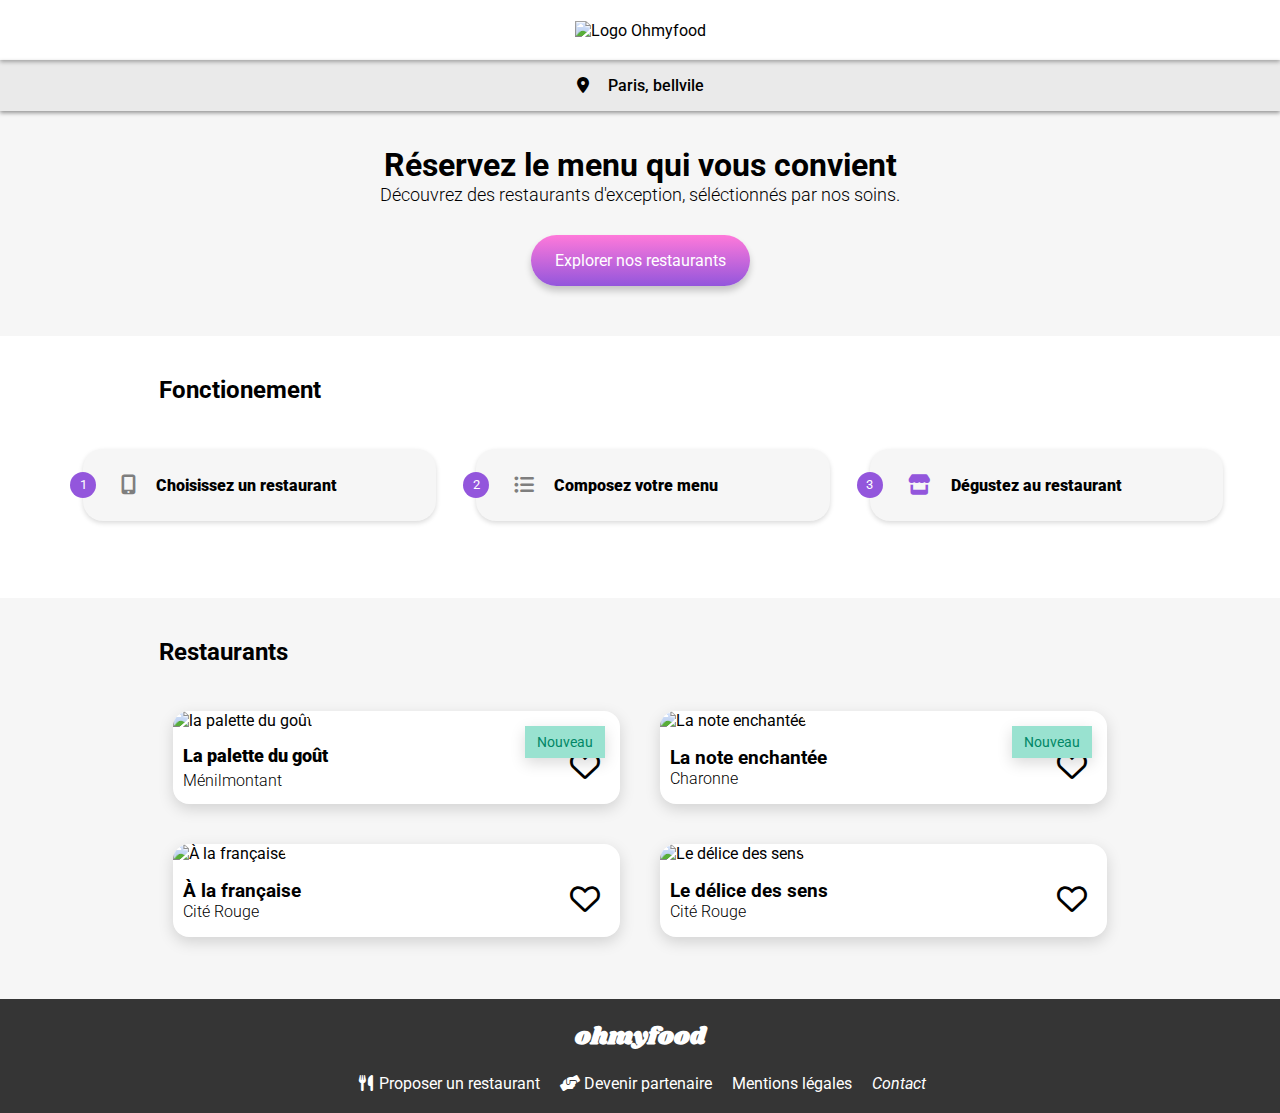
==== index.html @ a868d945 "Fin du responsive et intégration du loader" ====
<!DOCTYPE html>
<html lang="en">
<head>
    <meta charset="UTF-8">
    <meta name="viewport" content="width=device-width, initial-scale=1.0">
   <!--lien googl font -->
   <link href="https://fonts.googleapis.com/css2?family=Roboto:wght@400;700&display=swap" rel="stylesheet">
   <link href="https://fonts.googleapis.com/css2?family=Shrikhand&display=swap" rel="stylesheet">
 
   <!--lien font-awesome-->
    <link rel="stylesheet" href="https://cdnjs.cloudflare.com/ajax/libs/font-awesome/6.0.0-beta3/css/all.min.css">
    <link rel="stylesheet" href="assets/sources/css/accueil.css">
    <title>Ohmyfood</title>
</head>

<body>

    <!--header -->
    <header class="header">
    <img src="images/logo/ohmyfood.png" alt="Logo Ohmyfood" class="logo">
    </header>
   
    <main>

        <!--section restaurant paris bellvile -->
        <section class="restaurant">
            <address class="restaurant__address"><i class="fa-solid fa-location-dot"></i> Paris, bellvile</address>
           
            <h1>Réservez le menu qui vous convient</h1>
            <p class="restaurant__description">Découvrez des restaurants d'exception, séléctionnés par nos soins.</p>
            <a href="#cards" class="btn">Explorer nos restaurants</a>
        </section>
<!--section fonctionement-->   <!--section fonctionement-->
<section class="fonctionement"> 
    <h2 class="fonction">Fonctionement</h2>
    <ol>
        <li class="etape"> 
            <i class="fa-solid fa-mobile-screen-button icon-mobil"></i>
            <h3 class="text-gras">Choisissez un restaurant</h3>
            <span class="etape-1">1</span>
        </li>
        <li class="etape"> 
            <i class="fa-solid fa-list-ul icon-mobil"></i>
            <h3 class="text-gras">Composez votre menu</h3>
            <span class="etape-1">2</span>
        </li>
        <li class="etape"> 
            <i class="fa-solid fa-store icon-mobil"></i>
            <h3 class="text-gras">Dégustez au restaurant</h3>
            <span class="etape-1">3</span>
        </li>
     </ol>
 </section>
  <!--section card  -->
  <section class="cards" id="cards">
    <h2 class="rs">Restaurants</h2>
 <div>
        <article class="card">
            <a href="menu_la_palette_du_gout.html">  <!--1 card (article)  ajou de la nouvelle page index menu1 --> 
                <img  class="card__img" src="images/restaurants/jay-wennington-N_Y88TWmGwA-unsplash.jpg" alt="la palette du goût">
            </a>
            <div class="card__body">
                <div class="card__description">
                    <a href="menu_la_palette_du_gout.html"> <h3 class="card__title">La palette du goût</h3></a>
                    <h4 class="card__lieux">Ménilmontant</h4>
                </div>
                <button class="btn-like"><i class="fa-regular fa-heart"></i></button>
            </div>
            <span class="card__new ">Nouveau</span>
        </article>
        <article class="card">
            <a href="menu_la_note_enchante.html">  <!--2 card (article)  ajou de la nouvelle page index menu2 --> 
                <img  class="card__img" src="images/restaurants/stil-u2Lp8tXIcjw-unsplash.jpg" alt="La note enchantée">
            </a>
            <div class="card__body">
                <div class="card__description">
                    <a href="menu_la_note_enchante.html"> <h3 class="card__titl">La note enchantée</h3></a>
                    <h4 class="card__lieux">Charonne</h4>
                </div>
                <button class="btn-like"><i class="fa-regular fa-heart"></i></button>
            </div>
            <span class="card__new ">Nouveau</span>
        </article>
        <article class="card">
            <a href="menu_a_la_francaise.html">  <!--2 card (article)  ajou de la nouvelle page index menu3 --> 
                <img  class="card__img" src="images/restaurants/toa-heftiba-DQKerTsQwi0-unsplash.jpg" alt="À la française">
            </a>
            <div class="card__body">
                <div class="card__description">
                    <a href="menu_a_la_francaise.html"> <h3 class="card__titl">À la française</h3></a>
                    <h4 class="card__lieux">Cité Rouge</h4>
                </div>
                <button class="btn-like"><i class="fa-regular fa-heart"></i></button>
            </div>
        </article>
        <article class="card">
            <a href="menu_le_delice_des_sens.html">  <!--2 card (article)  ajou de la nouvelle page index menu4 --> 
                <img  class="card__img" src="images/restaurants/louis-hansel-shotsoflouis-qNBGVyOCY8Q-unsplash.jpg" alt="Le délice des sens">
            </a>
            <div class="card__body">
                <div class="card__description">
                    <a href="menu_le_delice_des_sens.html"> <h3 class="card__titl">Le délice des sens</h3></a>
                    <h4 class="card__lieux">Cité Rouge</h4>
                </div>
                <button class="btn-like"><i class="fa-regular fa-heart"></i></button>
               
            </div>
        </article>
    </div>
 </section>

 <!--footer-->
 <footer class="footer">
    <h2 class="footer-title">ohmyfood</h2>
    <ul class="footer__link">
        <li><a href="#"><i class="fa-solid fa-utensils pr"></i> Proposer un restaurant</a></li>
        <li class="footer__link-fa"><a href="#"><i class="fa-solid fa-handshake-angle"></i> Devenir partenaire</a></li>
        <li><a href="#">Mentions légales</a></li>
        <li><address><a href="mailto:dpatel@outlook.fr">Contact</a></address></li>
    </ul>
</footer>


</main>

</body>
</html>
---- assets/sources/css/accueil.css ----
@charset "UTF-8";
/* Global Styles */
* {
  margin: 0;
  padding: 0;
  box-sizing: border-box;
  text-decoration: none;
}

/* Font Awesome Icon */
.fa-utensils {
  padding: 0px 2px 0px 4px;
}

body {
  height: 100%;
  font-family: "Roboto", sans-serif;
}

a {
  color: black;
  text-decoration: none;
}

/* Header */
.header {
  position: relative;
  z-index: 1;
  width: 100%;
  height: 60px;
  display: flex;
  justify-content: center;
  align-items: center;
  box-shadow: 0 2px 4px rgba(0, 0, 0, 0.3);
}
.header .logo {
  max-width: 150px;
  height: auto;
}

/* Restaurant Address */
.restaurant__address input {
  border: none;
  outline: none;
  background-color: transparent;
  color: #000;
  font-size: 12px;
  font-weight: 700;
}

/* etape */
.etape {
  background-color: #F6F6F6;
  box-shadow: 0 5px 15px rgba(0, 0, 0, 0.15); /* Ombre */
  transition: background-color 0.3s ease;
}

/* Buttons */
.btn {
  display: inline-block;
  padding: 16px 24px;
  border-radius: 32px;
  color: #FFF;
  position: relative;
  z-index: 1;
  background: linear-gradient(180deg, #FF79DA 0%, #9356DC 100%);
  box-shadow: 0 5px 7px rgba(0, 0, 0, 0.2);
}
.btn:after {
  content: "";
  position: absolute;
  top: 0;
  right: 0;
  bottom: 0;
  left: 0;
  border-radius: 32px;
  background: linear-gradient(180deg, #ff88de 0%, #a16be0 100%);
  opacity: 0;
  z-index: -1;
  transition: opacity 0.3s ease;
}
.btn:hover {
  box-shadow: 0 15px 20px rgba(0, 0, 0, 0.2);
}
.btn:hover:after {
  opacity: 1;
}

.btn-like {
  position: relative;
  border: none;
  background: transparent;
  padding: 10px;
  cursor: pointer;
  font-size: 30px;
  transition: transform 0.3s ease;
}
.btn-like:hover {
  transform: scale(1.2);
}
.btn-like:hover .icon-heart {
  color: #9356DC;
}

/* Icon Button */
.btn-like i {
  transition: color 0.3s ease;
}

.btn-like:hover i {
  background: linear-gradient(to left, #9356dc, #b35cdc, #cf64dc, #e86edb, #ff79da);
  -webkit-background-clip: text;
  -webkit-text-fill-color: transparent;
  font-weight: bold;
  transition: background 2s ease, opacity 0.3s ease, background-size 2s ease;
}

/* Icon Mobil */
.icon-mobil {
  color: #9356DC;
}
.etape:hover .icon-mobil {
  color: #FF79DA;
}

.etape:last-child .icon-mobil {
  color: #9356DC;
}

/* Footer */
.footer-title {
  font-family: "Shrikhand", cursive;
  margin-bottom: 20px;
}

.footer {
  background-color: #353535;
  padding: 20px;
  color: white;
  margin-top: -13px;
}

.footer__link {
  list-style: none;
  padding: 0;
  margin: 0;
  display: flex;
  flex-direction: column;
  gap: 10px;
}
.footer__link li {
  margin: 0;
}
.footer__link a {
  color: white;
  text-decoration: none;
}
.footer__link a:hover {
  text-decoration: underline;
}

/* Responsive for tablet and desktop */
@media (min-width: 768px) {
  .footer__link {
    flex-direction: row;
    justify-content: flex-start; /* Aligner à gauche */
    gap: 15px; /* Espacement réduit entre les liens */
  }
}
@media (min-width: 1444px) {
  .footer__link {
    flex-direction: row;
    justify-content: flex-start; /* Aligner à gauche */
    gap: 20px; /* Espacement encore réduit entre les liens */
    order: 1;
    margin-left: 47%;
    margin-top: -45px;
    margin-bottom: 19px;
  }
  .footer-title {
    order: 2;
    margin-left: 87%;
    margin-top: 12px;
  }
  .footer__link-fa {
    margin-right: 50px !important;
  }
}
/* Center content between 769px and 1440px */
@media (max-width: 1440px) and (min-width: 769px) {
  .footer__link,
  .footer-title {
    display: flex;
    justify-content: center;
    align-items: center;
    margin-left: 0;
    margin-right: 0;
  }
  .footer__link {
    flex-direction: row;
    gap: 20px; /* Adjust spacing as needed */
  }
  /* Adjust margin-top for OhMyFood section */
  .footer__link-fa {
    margin-top: -10px; /* Adjust this value to raise it higher */
  }
}
/* Keep content centered between 1445px and 1625px */
@media (max-width: 1625px) and (min-width: 1445px) {
  .footer__link,
  .footer-title {
    display: flex;
    justify-content: center; /* Center the content */
    align-items: center;
    margin-left: 0;
    margin-right: 0;
  }
  .footer__link {
    flex-direction: row;
    gap: 20px; /* Adjust spacing as needed */
    margin-top: -12px;
  }
}
* {
  margin: 0;
  padding: 0;
  box-sizing: border-box;
  text-decoration: none;
}

:root {
  --primary-color: #9356DC; /* Couleur primaire */
  --secondary-color: #FF79DA; /* Couleur secondaire */
  --tertiary-color: #99E2D0; /* Couleur tertiaire */
}

body {
  height: 100%;
  font-family: "Roboto", sans-serif;
}

a { /* texte en noir sans style */
  color: black;
  text-decoration: none;
}

/* Header mobile */
/* Section restaurant */
.restaurant {
  padding: 0 0 50px;
  background-color: #F6F6F6;
  text-align: center;
}
.restaurant .restaurant__address { /*barre de recherche lieux */
  background-color: #EAEAEA;
  font-style: normal;
  font-weight: 500;
  padding: 16px;
  margin-bottom: 35px;
  box-shadow: 0 2px 4px rgba(0, 0, 0, 0.4);
}
.restaurant .restaurant__address i { /*barre de recherche lieux icon */
  background-color: #EAEAEA;
  margin-right: 15px;
}
.restaurant .restaurant h1 {
  font-size: 24px;
  font-weight: 700;
  margin-bottom: 20px;
  padding: 0 40px;
}
.restaurant .restaurant__description {
  font-size: 18px;
  font-weight: 300;
  margin-bottom: 30px;
  padding: 0 20px;
}

.fonction {
  margin-top: 40px;
  margin-left: 20px !important;
  margin-bottom: 30px;
}

.etape { /*etape mobolefirst */
  padding: 25px 10px;
  margin: 16px 0 20px 13px;
  border-radius: 24px;
  position: relative;
  cursor: pointer;
  display: flex;
  flex-direction: row;
  align-items: center;
  justify-content: flex-start;
  width: 322.49px;
  height: 72.38px;
  left: 13px;
}
.etape:hover {
  background-color: #F5EDFF;
}
.etape .icon-mobil {
  margin: 0 20px 0 26px;
  font-size: 20px;
  color: #7E7E7E;
}
.etape .text-gras {
  font-weight: 900;
}
.etape .etape-1 {
  background: #9356DC;
  color: #FFF;
  width: 26px;
  height: 26px;
  line-height: 26px;
  border-radius: 50%;
  font-size: 13px;
  text-align: center;
  position: absolute;
  left: -13px;
}
.etape .step:hover i {
  color: #9356DC;
}

/* Section cards */
.cards {
  background-color: #F6F6F6;
  margin-top: 47px;
  padding-bottom: 55px; /*metre 55px despace evant le footer*/
}

.rs {
  margin-left: 19px;
  padding-top: 40px;
  padding-bottom: 25px;
}

.card {
  margin-bottom: 16px;
  margin-left: 16px;
  margin-right: 16px;
  background-color: white;
  position: relative;
  border-radius: 16px;
  display: flex;
  flex-direction: column;
  align-items: normal;
  justify-content: normal;
  flex-wrap: nowrap;
  box-shadow: 0 5px 15px rgba(0, 0, 0, 0.15);
}
.card .card__img {
  width: 100%;
  height: 152px;
  object-fit: cover;
  border-top-left-radius: 16px;
  border-top-right-radius: 16px;
}
.card .card__body {
  padding: 10px;
  display: flex;
  flex-direction: row;
  align-items: center;
  justify-content: space-between;
  flex-wrap: nowrap;
}
.card .card__title {
  font-size: 18px;
  font-weight: 900;
  margin-bottom: 5px;
}
.card .card__lieux {
  font-weight: 300;
  text-transform: capitalize;
}
.card .card__new {
  padding: 8px 12px;
  background-color: #99E2D0;
  color: #008766;
  font-size: 14px;
  position: absolute;
  top: 15px;
  right: 15px;
  box-shadow: 0 5px 15px rgba(0, 0, 0, 0.15);
}
.card .card:hover {
  box-shadow: 0 15px 20px rgba(0, 0, 0, 0.2);
}

/* Styles pour écran de bureau (min-width: 1024px) */
@media (min-width: 1024px) {
  .fonction {
    margin-left: 12.4% !important; /* Ajuste la marge de la fonction */
    margin-bottom: -25px; /* Ajuste la marge du bas */
  }
  .fonctionement ol {
    display: flex;
    justify-content: center;
    padding: 40px;
    margin: 10px;
    list-style: none;
  }
  .etape {
    width: 385px !important;
    height: 72.37px;
    margin: 20px;
    padding: 12px;
    background-color: #F6F6F6;
    border-radius: 20px;
    display: flex;
    align-items: center;
    box-shadow: 0 2px 5px rgba(0, 0, 0, 0.15);
    transition: background-color 0.3s ease;
    font-size: 14px;
  }
  .rs {
    margin-left: 12.4%;
    height: 0px;
    margin-top: -30px;
    margin-bottom: 28px;
  }
  .cards > div {
    display: flex;
    flex-wrap: wrap;
    justify-content: center;
    max-width: 2400px !important;
    margin: 0 auto;
  }
  .card {
    flex: 0 0 calc(40% - 65px); /* Ajuste la taille des cartes pour deux colonnes */
    margin: 20px;
    max-width: 900px !important;
    min-height: 1px;
    box-sizing: border-box;
  }
  .card__img {
    width: 100%;
    height: 230px !important;
    object-fit: cover;
    border-top-left-radius: 16px;
    border-top-right-radius: 16px;
  }
}
@media (min-width: 768px) and (max-width: 1023px) {
  .fonction {
    margin-left: 3% !important;
    margin-bottom: 10px;
  }
  .rs {
    margin-left: 3%;
  }
  .etape {
    width: calc(100% - 50px); /* Largeur de l'écran moins 25px de chaque côté */
    max-width: none; /* Supprime la limite de largeur */
    margin: 10px auto 20px; /* Centrage horizontal avec espacement de 20px entre les éléments */
    padding: 12px;
    background-color: #F6F6F6;
    border-radius: 20px;
    align-items: center;
    box-shadow: 0 2px 5px rgba(0, 0, 0, 0.15);
    transition: background-color 0.3s ease;
    font-size: 14px;
    text-align: center;
  }
  .cards > div {
    display: flex;
    flex-direction: column; /* Les cartes en une colonne */
    align-items: center; /* Centre les cartes horizontalement */
    gap: 20px; /* Espace de 20px entre les cartes */
  }
  .card {
    width: calc(100% - 50px); /* Largeur de l'écran moins 25px de chaque côté */
    margin: 0 auto; /* Centrage horizontal */
    max-width: none; /* Supprime la limite de largeur */
  }
  .card__img {
    height: 200px !important; /* Hauteur pour l'affichage tablette */
  }
}
@media (min-width: 377px) and (max-width: 767px) {
  /* Ajustement des sections générales */
  .fonction {
    margin-left: 5%; /* Réduction de la marge pour écrans plus petits */
    margin-bottom: 15px;
  }
  /* Style pour les étapes */
  .etape {
    width: calc(100% - 50px); /* Largeur de l'écran moins 25px de chaque côté */
    max-width: none; /* Supprime toute limite de largeur */
    margin: 10px auto 20px; /* Centrage horizontal avec espacement de 20px entre les éléments */
    padding: 10px; /* Ajustement pour réduire l'espace */
    background-color: #F6F6F6;
    border-radius: 20px;
    align-items: center;
    box-shadow: 0 1px 3px rgba(0, 0, 0, 0.1); /* Ombre plus légère */
    font-size: 13px; /* Taille de texte plus petite */
    text-align: center;
  }
  /* Configuration des cartes */
  .card__img {
    height: 200px !important; /* Hauteur d'image ajustée pour écrans moyens */
    width: 100%; /* Assure que l’image occupe toute la largeur de la carte */
    object-fit: cover; /* Ajuste l'image pour éviter les déformations */
  }
  /* Autres éléments ou sections pour cet écran */
  .footer {
    padding: 15px;
    text-align: center; /* Centrage du contenu pour mobile */
  }
}

/*# sourceMappingURL=accueil.css.map */
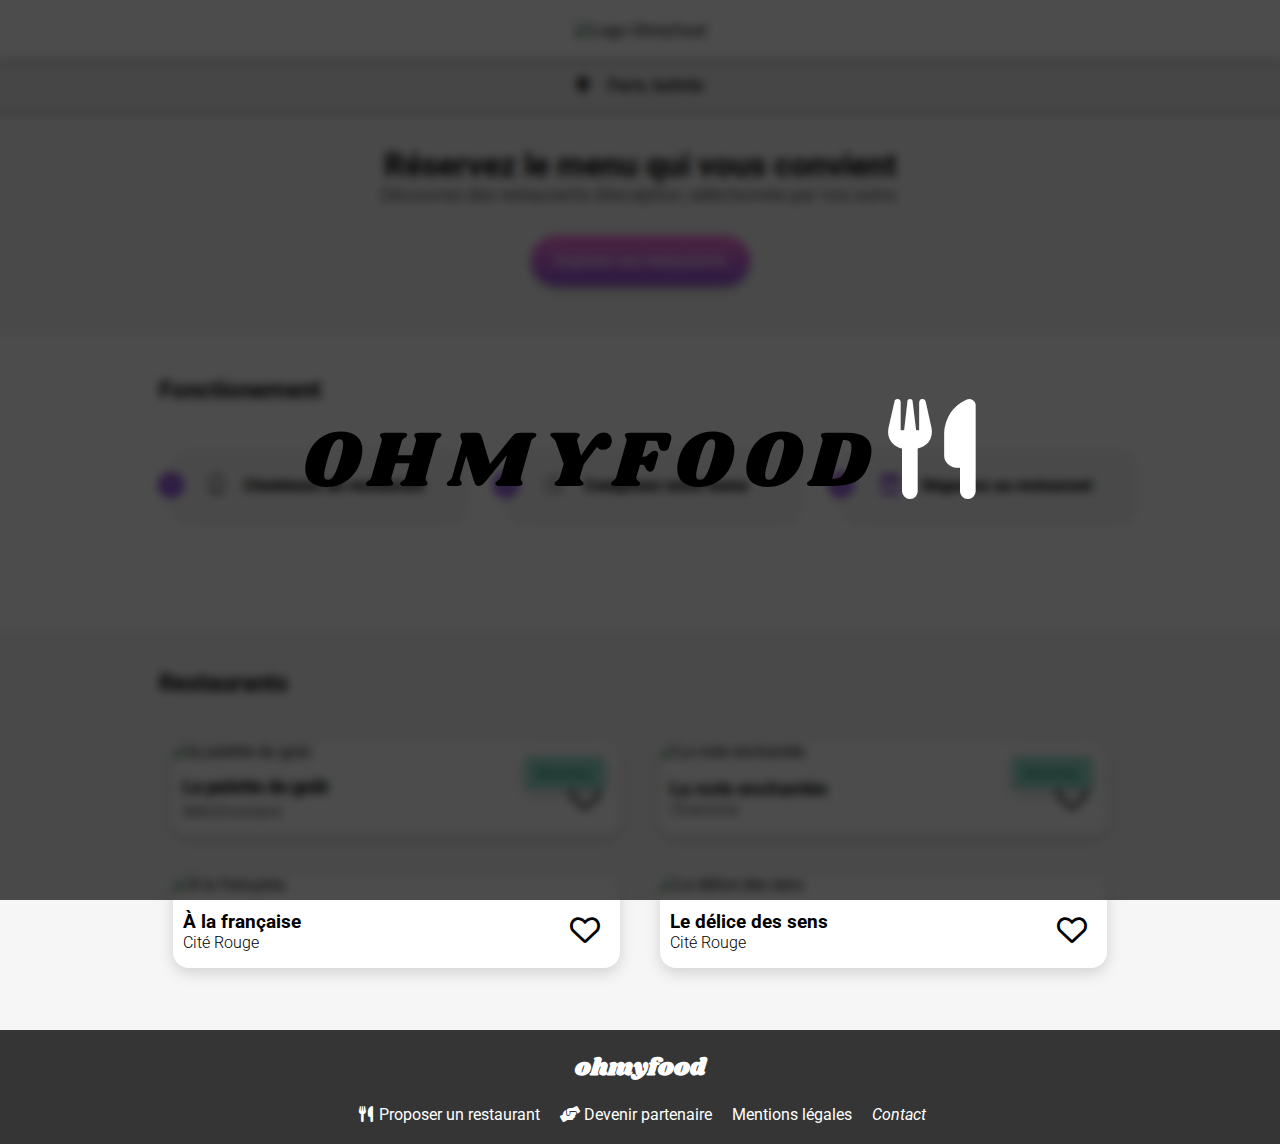
==== commit 76ac7913: "Intégration du loader et fin du projet" ====
--- a/index.html
+++ b/index.html
@@ -119,9 +119,14 @@
         <li><address><a href="mailto:dpatel@outlook.fr">Contact</a></address></li>
     </ul>
 </footer>
-
-
 </main>
+<!-- Loader -->
+<div class="loader">
+    <div class="loader__content">
+        <p class="loader__text">OhmyFood</p> <!-- Texte avec effet néon -->
+        <i class="fa-solid fa-utensils loader__icon"></i> <!-- Icône -->
+    </div>
+</div>
 
 </body>
 </html>
--- a/assets/sources/css/accueil.css
+++ b/assets/sources/css/accueil.css
@@ -7,7 +7,6 @@
   text-decoration: none;
 }
 
-/* Font Awesome Icon */
 .fa-utensils {
   padding: 0px 2px 0px 4px;
 }
@@ -33,7 +32,8 @@
   align-items: center;
   box-shadow: 0 2px 4px rgba(0, 0, 0, 0.3);
 }
-.header .logo {
+
+.logo {
   max-width: 150px;
   height: auto;
 }
@@ -48,11 +48,11 @@
   font-weight: 700;
 }
 
-/* etape */
+/* Etape */
 .etape {
   background-color: #F6F6F6;
-  box-shadow: 0 5px 15px rgba(0, 0, 0, 0.15); /* Ombre */
-  transition: background-color 0.3s ease;
+  box-shadow: 0 5px 15px rgba(0, 0, 0, 0.15);
+  transition: background-color 0.3s ease; /* Transition douce sur la couleur de fond */
 }
 
 /* Buttons */
@@ -63,8 +63,8 @@
   color: #FFF;
   position: relative;
   z-index: 1;
-  background: linear-gradient(180deg, #FF79DA 0%, #9356DC 100%);
-  box-shadow: 0 5px 7px rgba(0, 0, 0, 0.2);
+  background: linear-gradient(180deg, #FF79DA 0%, #9356DC 100%); /* Fond en dégradé pour les boutons */
+  box-shadow: 0 5px 7px rgba(0, 0, 0, 0.2); /* Ombre portée sur les boutons */
 }
 .btn:after {
   content: "";
@@ -83,7 +83,7 @@
   box-shadow: 0 15px 20px rgba(0, 0, 0, 0.2);
 }
 .btn:hover:after {
-  opacity: 1;
+  opacity: 1; /* Affiche l'effet de survol */
 }
 
 .btn-like {
@@ -96,19 +96,19 @@
   transition: transform 0.3s ease;
 }
 .btn-like:hover {
-  transform: scale(1.2);
+  transform: scale(1.2); /* Agrandissement au survol */
 }
 .btn-like:hover .icon-heart {
-  color: #9356DC;
+  color: #9356DC; /* Change la couleur de l'icône au survol */
 }
 
 /* Icon Button */
 .btn-like i {
-  transition: color 0.3s ease;
+  transition: color 0.3s ease; /* Transition douce sur la couleur de l'icône */
 }
 
 .btn-like:hover i {
-  background: linear-gradient(to left, #9356dc, #b35cdc, #cf64dc, #e86edb, #ff79da);
+  background: linear-gradient(to left, #9356dc, #b35cdc, #cf64dc, #e86edb, #ff79da); /* Effet de dégradé au survol sur l'icône */
   -webkit-background-clip: text;
   -webkit-text-fill-color: transparent;
   font-weight: bold;
@@ -119,12 +119,13 @@
 .icon-mobil {
   color: #9356DC;
 }
+
 .etape:hover .icon-mobil {
   color: #FF79DA;
 }
 
 .etape:last-child .icon-mobil {
-  color: #9356DC;
+  color: #9356DC; /* Restaure la couleur par défaut sur le dernier élément */
 }
 
 /* Footer */
@@ -146,7 +147,7 @@
   margin: 0;
   display: flex;
   flex-direction: column;
-  gap: 10px;
+  gap: 10px; /* Espacement entre les éléments du footer */
 }
 .footer__link li {
   margin: 0;
@@ -156,22 +157,21 @@
   text-decoration: none;
 }
 .footer__link a:hover {
-  text-decoration: underline;
-}
-
-/* Responsive for tablet and desktop */
+  text-decoration: underline; /* Décoration de texte au survol des liens */
+}
+
 @media (min-width: 768px) {
   .footer__link {
     flex-direction: row;
-    justify-content: flex-start; /* Aligner à gauche */
+    justify-content: flex-start; /* Aligne les liens à gauche */
     gap: 15px; /* Espacement réduit entre les liens */
   }
 }
 @media (min-width: 1444px) {
   .footer__link {
     flex-direction: row;
-    justify-content: flex-start; /* Aligner à gauche */
-    gap: 20px; /* Espacement encore réduit entre les liens */
+    justify-content: flex-start; /* Aligne les liens à gauche */
+    gap: 20px; /* Espacement réduit entre les liens */
     order: 1;
     margin-left: 47%;
     margin-top: -45px;
@@ -183,10 +183,9 @@
     margin-top: 12px;
   }
   .footer__link-fa {
-    margin-right: 50px !important;
-  }
-}
-/* Center content between 769px and 1440px */
+    margin-right: 50px !important; /* Positionnement de certains éléments avec priorité */
+  }
+}
 @media (max-width: 1440px) and (min-width: 769px) {
   .footer__link,
   .footer-title {
@@ -194,33 +193,118 @@
     justify-content: center;
     align-items: center;
     margin-left: 0;
-    margin-right: 0;
+    margin-right: 0; /* Centre le contenu entre 769px et 1440px */
   }
   .footer__link {
     flex-direction: row;
-    gap: 20px; /* Adjust spacing as needed */
-  }
-  /* Adjust margin-top for OhMyFood section */
+    gap: 20px; /* Espacement ajusté */
+  }
   .footer__link-fa {
-    margin-top: -10px; /* Adjust this value to raise it higher */
-  }
-}
-/* Keep content centered between 1445px and 1625px */
+    margin-top: -10px; /* Ajuste la position du footer */
+  }
+}
 @media (max-width: 1625px) and (min-width: 1445px) {
   .footer__link,
   .footer-title {
     display: flex;
-    justify-content: center; /* Center the content */
+    justify-content: center;
     align-items: center;
     margin-left: 0;
-    margin-right: 0;
+    margin-right: 0; /* Centrer le contenu dans cet intervalle de taille */
   }
   .footer__link {
     flex-direction: row;
-    gap: 20px; /* Adjust spacing as needed */
-    margin-top: -12px;
-  }
-}
+    gap: 20px; /* Espacement ajusté entre les liens */
+    margin-top: -12px; /* Ajuste la position du footer */
+  }
+}
+.loader {
+  position: fixed;
+  top: 0;
+  left: 0;
+  width: 100%;
+  height: 100%;
+  background: rgba(0, 0, 0, 0.7);
+  display: flex;
+  justify-content: center;
+  align-items: center;
+  z-index: 1000;
+  backdrop-filter: blur(5px); /* Flou de l'arrière-plan */
+  animation: fadeOutLoader 7s forwards; /* Animation de disparition du loader complet  */
+  /* responsives */
+}
+.loader .loader__content {
+  text-align: center;
+  color: #fff;
+  font-family: "Shrikhand", sans-serif;
+  position: relative;
+}
+.loader .loader__text {
+  font-size: 80px;
+  letter-spacing: 10px; /* Espacement des lettres */
+  text-transform: uppercase;
+  color: #000;
+  position: relative;
+  display: inline-block;
+  /* Animation du contour néon */
+  animation: neonGlow 7s ease-in-out infinite;
+}
+.loader .loader__icon {
+  font-size: 100px;
+  color: #fff;
+  animation: neonGlow 7s ease-in-out infinite;
+  margin-top: 20px;
+}
+@keyframes neonGlow {
+  0% {
+    text-shadow: 0 0 5px #9356DC, 0 0 10px #9356DC, 0 0 15px #FF79DA, 0 0 20px #FF79DA, 0 0 30px #FF79DA, 0 0 50px #FF79DA, 0 0 75px #FF79DA;
+  }
+  50% {
+    text-shadow: 0 0 10px #9356DC, 0 0 20px #9356DC, 0 0 30px #FF79DA, 0 0 40px #FF79DA, 0 0 60px #FF79DA, 0 0 90px #FF79DA;
+  }
+  100% {
+    text-shadow: 0 0 5px #9356DC, 0 0 10px #9356DC, 0 0 15px #FF79DA, 0 0 20px #FF79DA, 0 0 30px #FF79DA, 0 0 50px #FF79DA, 0 0 75px #FF79DA;
+  }
+}
+@keyframes fadeOutLoader {
+  0% {
+    opacity: 1;
+  }
+  100% {
+    opacity: 0;
+    visibility: hidden;
+  }
+}
+@media (max-width: 1024px) {
+  .loader .loader__text {
+    font-size: 60px;
+  }
+  .loader .loader__icon {
+    font-size: 80px;
+  }
+}
+@media (max-width: 768px) {
+  .loader .loader__text {
+    font-size: 50px;
+  }
+  .loader .loader__icon {
+    font-size: 70px;
+  }
+}
+@media (max-width: 480px) {
+  .loader .loader__text {
+    font-size: 40px;
+  }
+  .loader .loader__icon {
+    font-size: 60px;
+  }
+}
+
+/*rendre le loader invisible apres lanimation  */
+body.loaded .loader {
+  display: none;
+}
+
 * {
   margin: 0;
   padding: 0;
@@ -326,7 +410,7 @@
 /* Section cards */
 .cards {
   background-color: #F6F6F6;
-  margin-top: 47px;
+  margin-top: 78px;
   padding-bottom: 55px; /*metre 55px despace evant le footer*/
 }
 
@@ -402,7 +486,7 @@
     list-style: none;
   }
   .etape {
-    width: 385px !important;
+    width: 25% !important;
     height: 72.37px;
     margin: 20px;
     padding: 12px;
@@ -451,9 +535,9 @@
     margin-left: 3%;
   }
   .etape {
-    width: calc(100% - 50px); /* Largeur de l'écran moins 25px de chaque côté */
-    max-width: none; /* Supprime la limite de largeur */
-    margin: 10px auto 20px; /* Centrage horizontal avec espacement de 20px entre les éléments */
+    width: calc(100% - 50px);
+    max-width: none;
+    margin: 10px auto 20px;
     padding: 12px;
     background-color: #F6F6F6;
     border-radius: 20px;
@@ -465,17 +549,17 @@
   }
   .cards > div {
     display: flex;
-    flex-direction: column; /* Les cartes en une colonne */
-    align-items: center; /* Centre les cartes horizontalement */
-    gap: 20px; /* Espace de 20px entre les cartes */
+    flex-direction: column;
+    align-items: center;
+    gap: 20px;
   }
   .card {
-    width: calc(100% - 50px); /* Largeur de l'écran moins 25px de chaque côté */
-    margin: 0 auto; /* Centrage horizontal */
-    max-width: none; /* Supprime la limite de largeur */
+    width: calc(100% - 50px);
+    margin: 0 auto;
+    max-width: none;
   }
   .card__img {
-    height: 200px !important; /* Hauteur pour l'affichage tablette */
+    height: 200px !important;
   }
 }
 @media (min-width: 377px) and (max-width: 767px) {
@@ -486,27 +570,27 @@
   }
   /* Style pour les étapes */
   .etape {
-    width: calc(100% - 50px); /* Largeur de l'écran moins 25px de chaque côté */
-    max-width: none; /* Supprime toute limite de largeur */
-    margin: 10px auto 20px; /* Centrage horizontal avec espacement de 20px entre les éléments */
-    padding: 10px; /* Ajustement pour réduire l'espace */
+    width: calc(100% - 50px);
+    max-width: none;
+    margin: 10px auto 20px;
+    padding: 10px;
     background-color: #F6F6F6;
     border-radius: 20px;
     align-items: center;
-    box-shadow: 0 1px 3px rgba(0, 0, 0, 0.1); /* Ombre plus légère */
-    font-size: 13px; /* Taille de texte plus petite */
+    box-shadow: 0 1px 3px rgba(0, 0, 0, 0.1);
+    font-size: 13px;
     text-align: center;
   }
   /* Configuration des cartes */
   .card__img {
-    height: 200px !important; /* Hauteur d'image ajustée pour écrans moyens */
-    width: 100%; /* Assure que l’image occupe toute la largeur de la carte */
-    object-fit: cover; /* Ajuste l'image pour éviter les déformations */
+    height: 200px !important;
+    width: 100%;
+    object-fit: cover;
   }
   /* Autres éléments ou sections pour cet écran */
   .footer {
     padding: 15px;
-    text-align: center; /* Centrage du contenu pour mobile */
+    text-align: center;
   }
 }
 
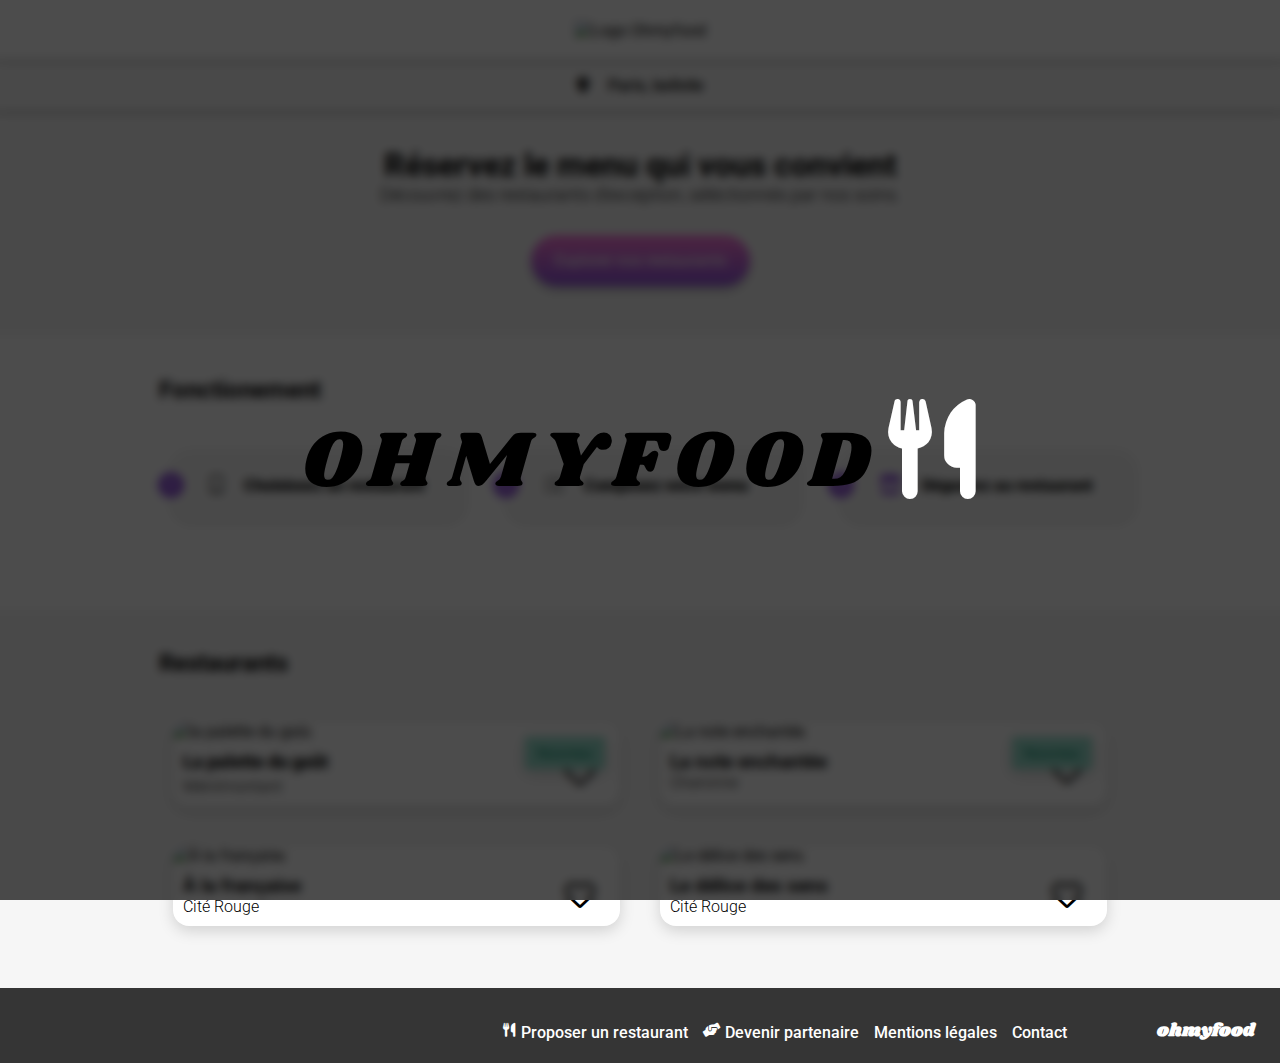
==== commit ea5a5162: "rectification footer et animation du coeur" ====
--- a/index.html
+++ b/index.html
@@ -64,7 +64,11 @@
                     <a href="menu_la_palette_du_gout.html"> <h3 class="card__title">La palette du goût</h3></a>
                     <h4 class="card__lieux">Ménilmontant</h4>
                 </div>
-                <button class="btn-like"><i class="fa-regular fa-heart"></i></button>
+                <div class="heart i">
+                    <i class="fa-regular fa-heart my-heart-empty"></i>
+                    <i class="fa-solid fa-heart my-heart-full"></i>
+                </div>
+               
             </div>
             <span class="card__new ">Nouveau</span>
         </article>
@@ -73,14 +77,23 @@
                 <img  class="card__img" src="images/restaurants/stil-u2Lp8tXIcjw-unsplash.jpg" alt="La note enchantée">
             </a>
             <div class="card__body">
+
                 <div class="card__description">
                     <a href="menu_la_note_enchante.html"> <h3 class="card__titl">La note enchantée</h3></a>
                     <h4 class="card__lieux">Charonne</h4>
                 </div>
-                <button class="btn-like"><i class="fa-regular fa-heart"></i></button>
+
+                <div class="heart i">
+                    <i class="fa-regular fa-heart my-heart-empty"></i>
+                    <i class="fa-solid fa-heart my-heart-full"></i>
+                </div>
+
             </div>
+
             <span class="card__new ">Nouveau</span>
+
         </article>
+
         <article class="card">
             <a href="menu_a_la_francaise.html">  <!--2 card (article)  ajou de la nouvelle page index menu3 --> 
                 <img  class="card__img" src="images/restaurants/toa-heftiba-DQKerTsQwi0-unsplash.jpg" alt="À la française">
@@ -90,7 +103,12 @@
                     <a href="menu_a_la_francaise.html"> <h3 class="card__titl">À la française</h3></a>
                     <h4 class="card__lieux">Cité Rouge</h4>
                 </div>
-                <button class="btn-like"><i class="fa-regular fa-heart"></i></button>
+
+                <div class="heart i">
+                    <i class="fa-regular fa-heart my-heart-empty"></i>
+                    <i class="fa-solid fa-heart my-heart-full"></i>
+                </div>
+
             </div>
         </article>
         <article class="card">
@@ -102,7 +120,12 @@
                     <a href="menu_le_delice_des_sens.html"> <h3 class="card__titl">Le délice des sens</h3></a>
                     <h4 class="card__lieux">Cité Rouge</h4>
                 </div>
-                <button class="btn-like"><i class="fa-regular fa-heart"></i></button>
+
+                <div class="heart i">
+                    <i class="fa-regular fa-heart my-heart-empty"></i>
+                    <i class="fa-solid fa-heart my-heart-full"></i>
+                </div>
+                
                
             </div>
         </article>
@@ -110,14 +133,26 @@
  </section>
 
  <!--footer-->
- <footer class="footer">
-    <h2 class="footer-title">ohmyfood</h2>
-    <ul class="footer__link">
-        <li><a href="#"><i class="fa-solid fa-utensils pr"></i> Proposer un restaurant</a></li>
-        <li class="footer__link-fa"><a href="#"><i class="fa-solid fa-handshake-angle"></i> Devenir partenaire</a></li>
-        <li><a href="#">Mentions légales</a></li>
-        <li><address><a href="mailto:dpatel@outlook.fr">Contact</a></address></li>
-    </ul>
+
+
+<footer>
+    <h3 class="omffooter">ohmyfood</h3>
+    <div class="footer-contenair">
+        <a  href="#">
+            <i class="fa-solid fa-utensils"></i>
+            Proposer un restaurant
+        </a>
+        <a href="#">
+            <i class="fa-solid fa-handshake-angle"></i>
+            Devenir partenaire
+        </a>
+        <a  href="#">
+            Mentions légales
+        </a>
+        <a  href="mailto:ohmyfood@outlook.com">
+            Contact
+        </a>
+    </div>
 </footer>
 </main>
 <!-- Loader -->
--- a/assets/sources/css/accueil.css
+++ b/assets/sources/css/accueil.css
@@ -1,4 +1,4 @@
-@charset "UTF-8";
+
 /* Global Styles */
 * {
   margin: 0;
@@ -86,138 +86,19 @@
   opacity: 1; /* Affiche l'effet de survol */
 }
 
-.btn-like {
-  position: relative;
-  border: none;
-  background: transparent;
-  padding: 10px;
-  cursor: pointer;
-  font-size: 30px;
-  transition: transform 0.3s ease;
-}
-.btn-like:hover {
-  transform: scale(1.2); /* Agrandissement au survol */
-}
-.btn-like:hover .icon-heart {
-  color: #9356DC; /* Change la couleur de l'icône au survol */
-}
-
-/* Icon Button */
-.btn-like i {
-  transition: color 0.3s ease; /* Transition douce sur la couleur de l'icône */
-}
-
-.btn-like:hover i {
-  background: linear-gradient(to left, #9356dc, #b35cdc, #cf64dc, #e86edb, #ff79da); /* Effet de dégradé au survol sur l'icône */
-  -webkit-background-clip: text;
-  -webkit-text-fill-color: transparent;
-  font-weight: bold;
-  transition: background 2s ease, opacity 0.3s ease, background-size 2s ease;
-}
-
 /* Icon Mobil */
 .icon-mobil {
   color: #9356DC;
 }
 
 .etape:hover .icon-mobil {
-  color: #FF79DA;
+  color: #9356DC;
 }
 
 .etape:last-child .icon-mobil {
   color: #9356DC; /* Restaure la couleur par défaut sur le dernier élément */
 }
 
-/* Footer */
-.footer-title {
-  font-family: "Shrikhand", cursive;
-  margin-bottom: 20px;
-}
-
-.footer {
-  background-color: #353535;
-  padding: 20px;
-  color: white;
-  margin-top: -13px;
-}
-
-.footer__link {
-  list-style: none;
-  padding: 0;
-  margin: 0;
-  display: flex;
-  flex-direction: column;
-  gap: 10px; /* Espacement entre les éléments du footer */
-}
-.footer__link li {
-  margin: 0;
-}
-.footer__link a {
-  color: white;
-  text-decoration: none;
-}
-.footer__link a:hover {
-  text-decoration: underline; /* Décoration de texte au survol des liens */
-}
-
-@media (min-width: 768px) {
-  .footer__link {
-    flex-direction: row;
-    justify-content: flex-start; /* Aligne les liens à gauche */
-    gap: 15px; /* Espacement réduit entre les liens */
-  }
-}
-@media (min-width: 1444px) {
-  .footer__link {
-    flex-direction: row;
-    justify-content: flex-start; /* Aligne les liens à gauche */
-    gap: 20px; /* Espacement réduit entre les liens */
-    order: 1;
-    margin-left: 47%;
-    margin-top: -45px;
-    margin-bottom: 19px;
-  }
-  .footer-title {
-    order: 2;
-    margin-left: 87%;
-    margin-top: 12px;
-  }
-  .footer__link-fa {
-    margin-right: 50px !important; /* Positionnement de certains éléments avec priorité */
-  }
-}
-@media (max-width: 1440px) and (min-width: 769px) {
-  .footer__link,
-  .footer-title {
-    display: flex;
-    justify-content: center;
-    align-items: center;
-    margin-left: 0;
-    margin-right: 0; /* Centre le contenu entre 769px et 1440px */
-  }
-  .footer__link {
-    flex-direction: row;
-    gap: 20px; /* Espacement ajusté */
-  }
-  .footer__link-fa {
-    margin-top: -10px; /* Ajuste la position du footer */
-  }
-}
-@media (max-width: 1625px) and (min-width: 1445px) {
-  .footer__link,
-  .footer-title {
-    display: flex;
-    justify-content: center;
-    align-items: center;
-    margin-left: 0;
-    margin-right: 0; /* Centrer le contenu dans cet intervalle de taille */
-  }
-  .footer__link {
-    flex-direction: row;
-    gap: 20px; /* Espacement ajusté entre les liens */
-    margin-top: -12px; /* Ajuste la position du footer */
-  }
-}
 .loader {
   position: fixed;
   top: 0;
@@ -305,6 +186,112 @@
   display: none;
 }
 
+footer {
+  display: flex;
+  width: 100%;
+  flex-direction: column;
+  gap: 16px;
+  background-color: #353535;
+  color: white;
+  padding: 22px 25px;
+  margin-top: -13px;
+}
+footer .omffooter {
+  margin-bottom: -11px;
+}
+@media screen and (min-width: 1024px) {
+  footer {
+    flex-flow: row-reverse;
+    padding: 30px 25px;
+    gap: 90px;
+  }
+}
+footer h3 {
+  font-size: 1.125rem;
+  font-family: "Shrikhand", serif;
+}
+footer .footer-contenair {
+  display: flex;
+  width: 100%;
+  flex-direction: column;
+  gap: 7px;
+  margin-bottom: -9px;
+}
+@media screen and (min-width: 1024px) {
+  footer .footer-contenair {
+    flex-direction: row;
+    justify-content: flex-end;
+    align-items: flex-end;
+    gap: 15px;
+  }
+}
+footer a {
+  display: flex;
+  gap: 11px;
+  align-items: flex-start;
+  font-weight: 500;
+  color: white;
+}
+footer i {
+  width: 11px;
+  height: 13px;
+  font-size: 14px;
+}
+@media (max-width: 1023px) and (min-width: 580px) {
+  footer {
+    flex-flow: row;
+    padding: 30px 25px;
+    gap: 90px;
+  }
+  footer h3 {
+    font-size: clamp(0.875rem, 3vw, 1.125rem);
+    font-family: "Shrikhand", serif;
+    order: 2;
+  }
+  footer .footer-contenair {
+    display: flex;
+    flex-direction: row;
+    justify-content: flex-end;
+    align-items: flex-end;
+    gap: 15px;
+    margin-bottom: -9px;
+  }
+  footer a {
+    display: flex;
+    gap: 11px;
+    align-items: flex-start;
+    font-weight: 500;
+    color: white;
+    order: 1;
+  }
+  footer i {
+    width: 11px;
+    height: 13px;
+    font-size: 14px;
+  }
+}
+
+.heart i {
+  position: absolute;
+  cursor: pointer;
+  font-size: 30px;
+  right: 25px;
+  margin-top: -16px;
+}
+
+.my-heart-full {
+  opacity: 0;
+  transition-property: all;
+  transition-duration: 2s;
+}
+.my-heart-full:hover {
+  opacity: 1;
+  color: #9356DC;
+  background-image: linear-gradient(#9356dc, #b35cdc, #cf64dc, #e86edb, #ff79da);
+  background-clip: text;
+  color: transparent;
+}
+
 * {
   margin: 0;
   padding: 0;
@@ -316,6 +303,9 @@
   --primary-color: #9356DC; /* Couleur primaire */
   --secondary-color: #FF79DA; /* Couleur secondaire */
   --tertiary-color: #99E2D0; /* Couleur tertiaire */
+  --light-gray: #F6F6F6; /* Gris clair pour les sections */
+  --light-purple: #F5EDFF; /* Violet clair pour hover */
+  --green: #008766; /* Couleur pour les nouveaux éléments */
 }
 
 body {
@@ -323,28 +313,27 @@
   font-family: "Roboto", sans-serif;
 }
 
-a { /* texte en noir sans style */
+a {
   color: black;
   text-decoration: none;
 }
 
-/* Header mobile */
 /* Section restaurant */
 .restaurant {
   padding: 0 0 50px;
-  background-color: #F6F6F6;
+  background-color: var(--light-gray);
   text-align: center;
 }
-.restaurant .restaurant__address { /*barre de recherche lieux */
-  background-color: #EAEAEA;
+.restaurant .restaurant__address {
+  background-color: var(--light-gray);
   font-style: normal;
   font-weight: 500;
   padding: 16px;
   margin-bottom: 35px;
   box-shadow: 0 2px 4px rgba(0, 0, 0, 0.4);
 }
-.restaurant .restaurant__address i { /*barre de recherche lieux icon */
-  background-color: #EAEAEA;
+.restaurant .restaurant__address i {
+  background-color: var(--light-gray);
   margin-right: 15px;
 }
 .restaurant .restaurant h1 {
@@ -366,7 +355,7 @@
   margin-bottom: 30px;
 }
 
-.etape { /*etape mobolefirst */
+.etape {
   padding: 25px 10px;
   margin: 16px 0 20px 13px;
   border-radius: 24px;
@@ -381,7 +370,7 @@
   left: 13px;
 }
 .etape:hover {
-  background-color: #F5EDFF;
+  background-color: var(--light-purple);
 }
 .etape .icon-mobil {
   margin: 0 20px 0 26px;
@@ -392,7 +381,7 @@
   font-weight: 900;
 }
 .etape .etape-1 {
-  background: #9356DC;
+  background: var(--primary-color);
   color: #FFF;
   width: 26px;
   height: 26px;
@@ -404,14 +393,14 @@
   left: -13px;
 }
 .etape .step:hover i {
-  color: #9356DC;
+  color: var(--primary-color);
 }
 
 /* Section cards */
 .cards {
-  background-color: #F6F6F6;
+  background-color: var(--light-gray);
   margin-top: 78px;
-  padding-bottom: 55px; /*metre 55px despace evant le footer*/
+  padding-bottom: 55px;
 }
 
 .rs {
@@ -460,8 +449,8 @@
 }
 .card .card__new {
   padding: 8px 12px;
-  background-color: #99E2D0;
-  color: #008766;
+  background-color: var(--tertiary-color);
+  color: var(--green);
   font-size: 14px;
   position: absolute;
   top: 15px;
@@ -475,8 +464,8 @@
 /* Styles pour écran de bureau (min-width: 1024px) */
 @media (min-width: 1024px) {
   .fonction {
-    margin-left: 12.4% !important; /* Ajuste la marge de la fonction */
-    margin-bottom: -25px; /* Ajuste la marge du bas */
+    margin-left: 12.4% !important;
+    margin-bottom: -25px;
   }
   .fonctionement ol {
     display: flex;
@@ -490,7 +479,7 @@
     height: 72.37px;
     margin: 20px;
     padding: 12px;
-    background-color: #F6F6F6;
+    background-color: var(--light-gray);
     border-radius: 20px;
     display: flex;
     align-items: center;
@@ -501,7 +490,7 @@
   .rs {
     margin-left: 12.4%;
     height: 0px;
-    margin-top: -30px;
+    margin-top: -50px;
     margin-bottom: 28px;
   }
   .cards > div {
@@ -512,7 +501,7 @@
     margin: 0 auto;
   }
   .card {
-    flex: 0 0 calc(40% - 65px); /* Ajuste la taille des cartes pour deux colonnes */
+    flex: 0 0 calc(40% - 65px);
     margin: 20px;
     max-width: 900px !important;
     min-height: 1px;
@@ -539,7 +528,7 @@
     max-width: none;
     margin: 10px auto 20px;
     padding: 12px;
-    background-color: #F6F6F6;
+    background-color: var(--light-gray);
     border-radius: 20px;
     align-items: center;
     box-shadow: 0 2px 5px rgba(0, 0, 0, 0.15);
@@ -563,31 +552,27 @@
   }
 }
 @media (min-width: 377px) and (max-width: 767px) {
-  /* Ajustement des sections générales */
   .fonction {
-    margin-left: 5%; /* Réduction de la marge pour écrans plus petits */
+    margin-left: 5%;
     margin-bottom: 15px;
   }
-  /* Style pour les étapes */
   .etape {
     width: calc(100% - 50px);
     max-width: none;
     margin: 10px auto 20px;
     padding: 10px;
-    background-color: #F6F6F6;
+    background-color: var(--light-gray);
     border-radius: 20px;
     align-items: center;
     box-shadow: 0 1px 3px rgba(0, 0, 0, 0.1);
     font-size: 13px;
     text-align: center;
   }
-  /* Configuration des cartes */
   .card__img {
     height: 200px !important;
     width: 100%;
     object-fit: cover;
   }
-  /* Autres éléments ou sections pour cet écran */
   .footer {
     padding: 15px;
     text-align: center;
